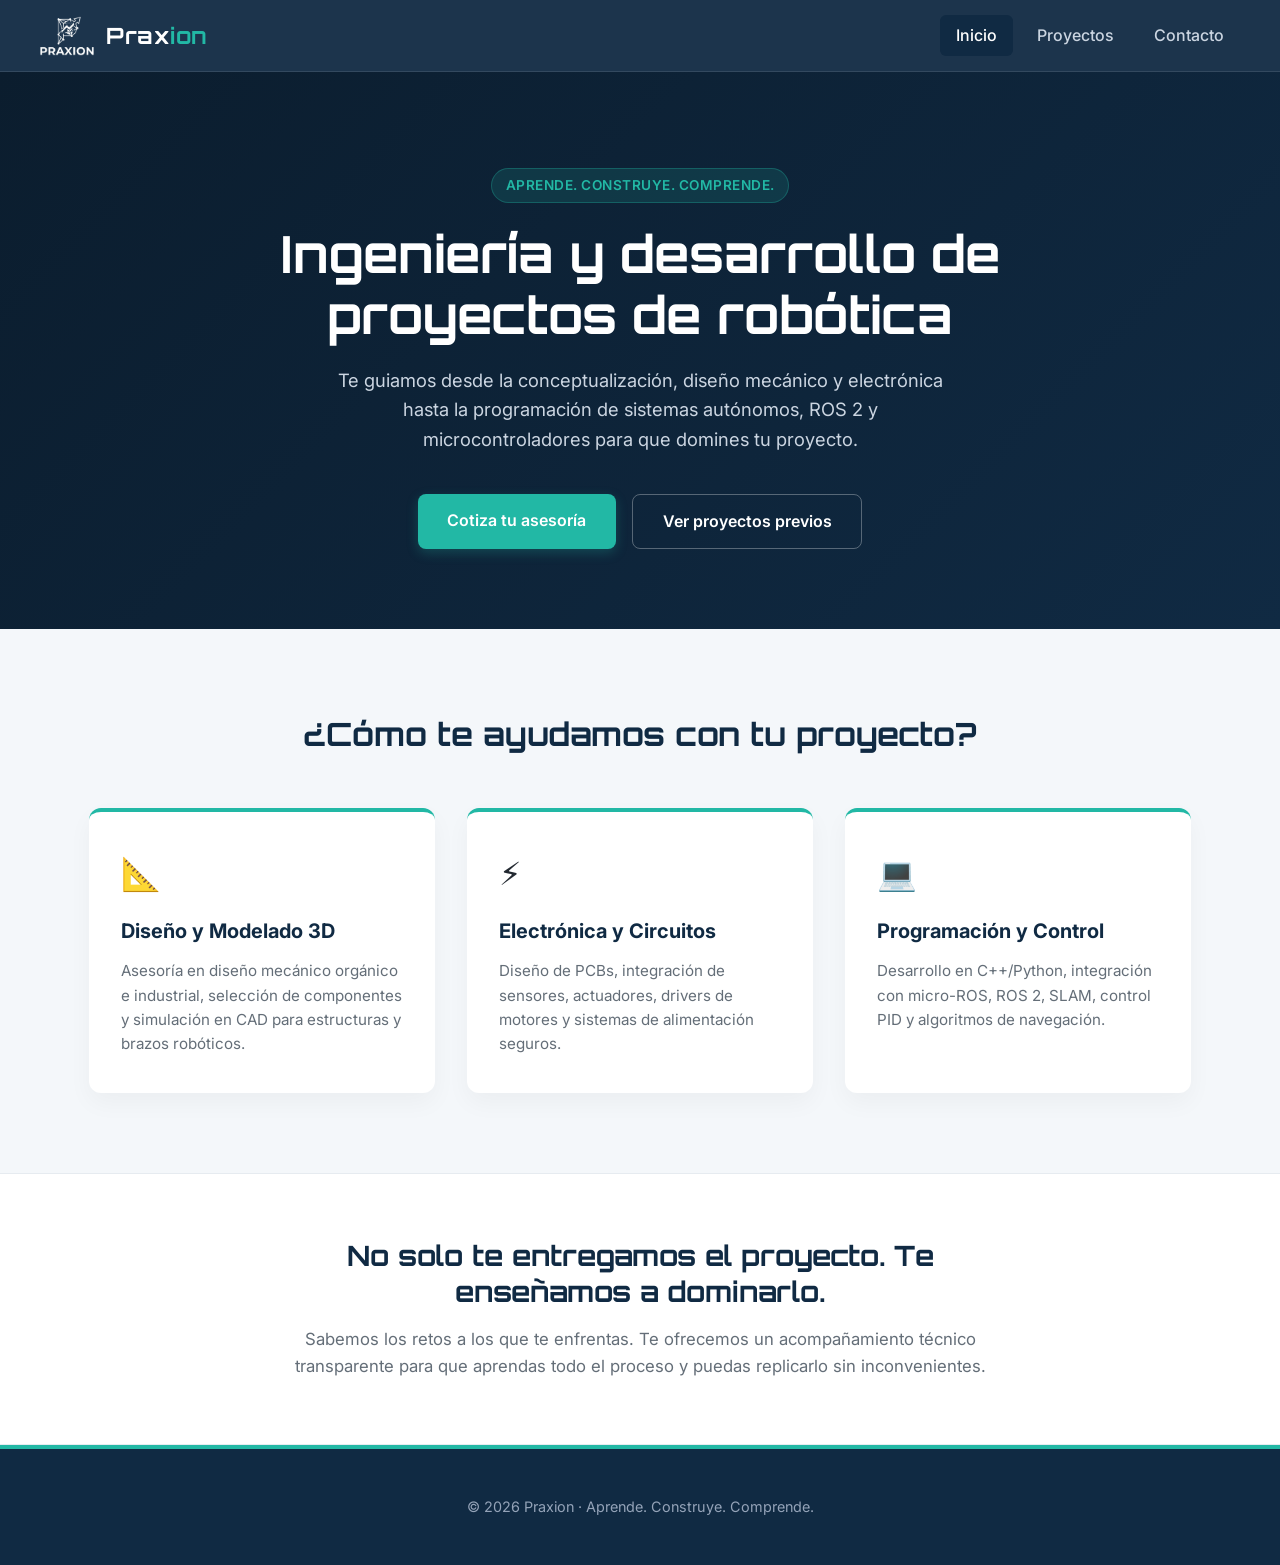
==== index.html @ bed0b4cd "update" ====
<!DOCTYPE html>
<html lang="es">
<head>
    <meta charset="UTF-8">
    <meta name="viewport" content="width=device-width, initial-scale=1.0">
    <link rel="icon" type="image/png" href="multimedia/praxion_icon.ico">
    <title>Praxion | Ingeniería, Robótica y Formación</title>
    <meta name="description" content="Aprende, construye y comprende. Asesoría experta en robótica, tesis y desarrollo de prototipos tecnológicos.">

    <!-- Open Graph -->
    <meta property="og:type" content="website">
    <meta property="og:url" content="https://raynelvas.github.io/rayrob/">
    <meta property="og:title" content="Praxion | Ingeniería y Robótica">
    <meta property="og:description" content="Impulsa tus proyectos y tesis con formación técnica especializada.">
    <meta property="og:image" content="multimedia/praxion_logo_light.png">

    <link rel="preconnect" href="https://fonts.googleapis.com">
    <link rel="preconnect" href="https://fonts.gstatic.com" crossorigin>
    <link href="https://fonts.googleapis.com/css2?family=Orbitron:wght@500;700&family=Inter:wght@300;400;500;600&display=swap" rel="stylesheet">
    <link rel="stylesheet" href="styles.css">
</head>
<body>

    <header class="site-header">
        <div class="brand">
            <img src="multimedia/praxion_logo_light.png" alt="Logo Praxion" class="brand-logo">
            <span class="brand-name">Prax<span class="highlight">ion</span></span>
        </div>

        <!-- Botón hamburguesa (solo visible en móvil) -->
        <button class="nav-toggle" aria-label="Abrir menú de navegación" aria-expanded="false" aria-controls="main-nav">
            <span class="hamburger"></span>
        </button>

        <nav class="main-nav" id="main-nav">
            <ul>
                <li><a href="index.html" class="active">Inicio</a></li>
                <li><a href="projects.html">Proyectos</a></li>
                <li><a href="contact.html">Contacto</a></li>
            </ul>
        </nav>
    </header>

    <main>
        <!-- Hero -->
        <section class="hero">
            <div class="hero-content">
                <span class="badge">Aprende. Construye. Comprende.</span>
                <h1>Ingeniería y desarrollo de proyectos de robótica</h1>
                <p>Te guiamos desde la conceptualización, diseño mecánico y electrónica hasta la programación de sistemas autónomos, ROS 2 y microcontroladores para que domines tu proyecto.</p>
                <div class="hero-actions">
                    <a href="contact.html" class="btn-primary">Cotiza tu asesoría</a>
                    <a href="projects.html" class="btn-secondary">Ver proyectos previos</a>
                </div>
            </div>
        </section>

        <!-- Servicios / ¿En qué te ayudamos? -->
        <section class="services">
            <h2>¿Cómo te ayudamos con tu proyecto?</h2>
            <div class="services-grid">
                <article class="service-card">
                    <div class="card-icon">📐</div>
                    <h3>Diseño y Modelado 3D</h3>
                    <p>Asesoría en diseño mecánico orgánico e industrial, selección de componentes y simulación en CAD para estructuras y brazos robóticos.</p>
                </article>
                <article class="service-card">
                    <div class="card-icon">⚡</div>
                    <h3>Electrónica y Circuitos</h3>
                    <p>Diseño de PCBs, integración de sensores, actuadores, drivers de motores y sistemas de alimentación seguros.</p>
                </article>
                <article class="service-card">
                    <div class="card-icon">💻</div>
                    <h3>Programación y Control</h3>
                    <p>Desarrollo en C++/Python, integración con micro-ROS, ROS 2, SLAM, control PID y algoritmos de navegación.</p>
                </article>
            </div>
        </section>

        <!-- Sección de Confianza / Enfoque Estudiantil -->
        <section class="student-focus">
            <div class="focus-container">
                <h2>No solo te entregamos el proyecto. Te enseñamos a dominarlo.</h2>
                <p>Sabemos los retos a los que te enfrentas. Te ofrecemos un acompañamiento técnico transparente para que aprendas todo el proceso y puedas replicarlo sin inconvenientes.</p>
            </div>
        </section>
    </main>

    <footer class="site-footer">
        <p>© 2026 Praxion · Aprende. Construye. Comprende.</p>
    </footer>

    <!-- Script para menú móvil -->
    <script src="menu.js"></script>

</body>
</html>
---- styles.css ----
/* ============================================
   VARIABLES
   ============================================ */
:root {
    --primary: #168AAD;
    --primary-dark: #102A43;
    --primary-light: #D9EAF0;
    --accent: #22B8A5;
    --accent-hover: #1ca08f;
    --text: rgb(35, 41, 49);
    --text-muted: rgb(100, 110, 120);
    --bg: #F4F7FA;
    --card-bg: #ffffff;

    --header-height: 72px;
    --container-padding: 2.5rem;
    --container-max: 1150px;
}

/* ============================================
   RESET / BASE
   ============================================ */
*,
*::before,
*::after {
    box-sizing: border-box;
}

html {
    scroll-behavior: smooth;
    -webkit-text-size-adjust: 100%;
}

body {
    margin: 0;
    min-height: 100vh;
    display: flex;
    flex-direction: column;
    font-family: 'Inter', system-ui, -apple-system, sans-serif;
    background: var(--bg);
    color: var(--text);
    line-height: 1.6;
    overflow-x: hidden;
}

img,
video {
    max-width: 100%;
    display: block;
}

/* ============================================
   HEADER + NAV
   ============================================ */
.site-header {
    position: sticky;
    top: 0;
    z-index: 100;
    display: flex;
    justify-content: space-between;
    align-items: center;
    padding: 0.9rem var(--container-padding);
    background: rgba(16, 42, 67, 0.95);
    backdrop-filter: blur(8px);
    -webkit-backdrop-filter: blur(8px);
    color: #fff;
    border-bottom: 1px solid rgba(255, 255, 255, 0.1);
    min-height: var(--header-height);
}

.brand {
    display: flex;
    align-items: center;
    gap: 0.75rem;
    min-width: 0;
}

.brand-logo {
    height: 40px;
    width: auto;
    flex-shrink: 0;
}

.brand-name {
    font-family: 'Orbitron', sans-serif;
    font-size: 1.4rem;
    font-weight: 700;
    letter-spacing: 0.5px;
    white-space: nowrap;
}

.brand-name .highlight {
    color: var(--accent);
}

/* Navegación */
.main-nav ul {
    display: flex;
    gap: 0.5rem;
    list-style: none;
    margin: 0;
    padding: 0;
}

.main-nav a {
    display: block;
    padding: 0.5rem 1rem;
    color: #cbd5e1;
    text-decoration: none;
    font-weight: 500;
    border-radius: 6px;
    transition: all 0.2s ease;
    white-space: nowrap;
}

.main-nav a:hover,
.main-nav a.active {
    color: #fff;
    background: var(--primary-dark);
}

/* Botón hamburguesa (oculto en desktop) */
.nav-toggle {
    display: none;
    background: transparent;
    border: 1px solid rgba(255, 255, 255, 0.2);
    border-radius: 8px;
    padding: 0.6rem;
    cursor: pointer;
    width: 44px;
    height: 44px;
    align-items: center;
    justify-content: center;
    transition: background 0.2s ease, border-color 0.2s ease;
    flex-shrink: 0;
}

.nav-toggle:hover {
    background: rgba(255, 255, 255, 0.08);
    border-color: rgba(255, 255, 255, 0.4);
}

.nav-toggle:focus-visible {
    outline: 2px solid var(--accent);
    outline-offset: 2px;
}

.hamburger,
.hamburger::before,
.hamburger::after {
    display: block;
    width: 22px;
    height: 2px;
    background: #fff;
    border-radius: 2px;
    transition: transform 0.3s ease, opacity 0.3s ease;
}

.hamburger {
    position: relative;
}

.hamburger::before,
.hamburger::after {
    content: '';
    position: absolute;
    left: 0;
}

.hamburger::before { top: -7px; }
.hamburger::after  { top: 7px; }

/* Animación hamburguesa → X */
.nav-toggle.is-active .hamburger {
    background: transparent;
}
.nav-toggle.is-active .hamburger::before {
    top: 0;
    transform: rotate(45deg);
}
.nav-toggle.is-active .hamburger::after {
    top: 0;
    transform: rotate(-45deg);
}

/* ============================================
   HERO
   ============================================ */
.hero {
    text-align: center;
    padding: 6rem 1.5rem 5rem;
    background: linear-gradient(135deg, #0b1d2e 0%, var(--primary-dark) 100%);
    color: #fff;
}

.hero-content {
    max-width: 750px;
    margin: 0 auto;
}

.badge {
    display: inline-block;
    padding: 0.35rem 0.85rem;
    background: rgba(34, 184, 165, 0.15);
    color: var(--accent);
    border: 1px solid rgba(34, 184, 165, 0.3);
    border-radius: 50px;
    font-size: 0.85rem;
    font-weight: 600;
    margin-bottom: 1.25rem;
    text-transform: uppercase;
    letter-spacing: 0.5px;
}

.hero h1 {
    font-family: 'Orbitron', sans-serif;
    font-size: clamp(1.75rem, 4vw, 3.2rem);
    margin: 0 0 1.25rem;
    line-height: 1.2;
    word-wrap: break-word;
    overflow-wrap: break-word;
}

.hero p {
    font-size: clamp(1rem, 1.5vw, 1.15rem);
    color: #cbd5e1;
    max-width: 620px;
    margin: 0 auto 2.5rem;
}

.hero-actions {
    display: flex;
    gap: 1rem;
    justify-content: center;
    flex-wrap: wrap;
}

/* ============================================
   BOTONES
   ============================================ */
.btn-primary,
.btn-secondary {
    display: inline-block;
    padding: 0.85rem 1.85rem;
    text-decoration: none;
    border-radius: 8px;
    font-weight: 600;
    transition: all 0.2s ease;
    text-align: center;
    max-width: 100%;
}

.btn-primary {
    background: var(--accent);
    color: #fff;
    box-shadow: 0 4px 12px rgba(34, 184, 165, 0.25);
}

.btn-primary:hover {
    transform: translateY(-2px);
    background: var(--accent-hover);
}

.btn-secondary {
    background: transparent;
    color: #fff;
    border: 1px solid rgba(255, 255, 255, 0.3);
}

.btn-secondary:hover {
    background: rgba(255, 255, 255, 0.08);
    border-color: #fff;
}

/* ============================================
   SERVICIOS
   ============================================ */
.services {
    padding: 5rem 1.5rem;
    max-width: var(--container-max);
    margin: 0 auto;
    width: 100%;
}

.services h2 {
    text-align: center;
    font-family: 'Orbitron', sans-serif;
    font-size: clamp(1.5rem, 3vw, 2rem);
    margin: 0 auto 3rem;
    color: var(--primary-dark);
    max-width: 700px;
}

.services-grid {
    display: grid;
    grid-template-columns: repeat(auto-fit, minmax(280px, 1fr));
    gap: 2rem;
}

.service-card {
    padding: 2.25rem 2rem;
    background: var(--card-bg);
    border-top: 4px solid var(--accent);
    border-radius: 12px;
    box-shadow: 0 10px 25px rgba(0, 0, 0, 0.04);
    transition: transform 0.2s ease, box-shadow 0.2s ease;
}

.service-card:hover {
    transform: translateY(-4px);
    box-shadow: 0 14px 30px rgba(0, 0, 0, 0.08);
}

.card-icon {
    font-size: 2rem;
    margin-bottom: 1rem;
}

.service-card h3 {
    margin-top: 0;
    margin-bottom: 0.75rem;
    color: var(--primary-dark);
    font-size: 1.25rem;
}

.service-card p {
    color: var(--text-muted);
    margin: 0;
    font-size: 0.95rem;
}

/* ============================================
   ENFOQUE ESTUDIANTIL
   ============================================ */
.student-focus {
    background: #fff;
    padding: 4rem 1.5rem;
    border-top: 1px solid rgb(230, 235, 240);
    border-bottom: 1px solid rgb(230, 235, 240);
    text-align: center;
}

.focus-container {
    max-width: 750px;
    margin: 0 auto;
}

.student-focus h2 {
    font-family: 'Orbitron', sans-serif;
    font-size: clamp(1.35rem, 2.5vw, 1.75rem);
    color: var(--primary-dark);
    margin: 0 0 1rem;
    line-height: 1.3;
}

.student-focus p {
    color: var(--text-muted);
    font-size: 1.05rem;
    margin: 0;
}

/* ============================================
   FOOTER
   ============================================ */
.site-footer {
    margin-top: auto;
    padding: 2rem 1.5rem;
    text-align: center;
    background: var(--primary-dark);
    color: #94a3b8;
    font-size: 0.9rem;
    border-top: 4px solid var(--accent);
}

/* ============================================
   CONTACT PAGE
   ============================================ */
.contact-section {
    padding: 5rem 1.5rem;
    max-width: 1100px;
    margin: 0 auto;
    width: 100%;
}

.contact-container {
    display: grid;
    grid-template-columns: repeat(auto-fit, minmax(280px, 1fr));
    gap: 3rem;
    background: #fff;
    padding: 3rem;
    border-radius: 16px;
    box-shadow: 0 10px 30px rgba(0, 0, 0, 0.05);
    border: 1px solid rgb(230, 235, 240);
}

.contact-info h2 {
    font-family: 'Orbitron', sans-serif;
    color: var(--primary-dark);
    font-size: 1.8rem;
    margin-top: 0;
    margin-bottom: 1rem;
}

.contact-info > p {
    color: var(--text-muted);
    margin-bottom: 2rem;
}

.info-item {
    display: flex;
    gap: 1rem;
    margin-bottom: 1.5rem;
    align-items: flex-start;
}

.info-icon {
    font-size: 1.5rem;
    flex-shrink: 0;
}

.info-item strong {
    display: block;
    color: var(--text);
    font-size: 0.95rem;
}

.info-item p {
    margin: 0;
    color: var(--text-muted);
    font-size: 1rem;
    word-break: break-word;
}

/* Formulario */
.contact-form-wrapper {
    background: var(--bg);
    padding: 2rem;
    border-radius: 12px;
    border: 1px solid rgb(225, 230, 235);
}

.contact-form h3 {
    font-family: 'Orbitron', sans-serif;
    color: var(--primary-dark);
    margin-top: 0;
    margin-bottom: 1.5rem;
    font-size: 1.3rem;
}

.form-group {
    margin-bottom: 1.25rem;
}

.form-group label {
    display: block;
    font-size: 0.9rem;
    font-weight: 600;
    margin-bottom: 0.5rem;
    color: var(--text);
}

.form-group input,
.form-group textarea {
    width: 100%;
    padding: 0.75rem 1rem;
    border: 1px solid rgb(205, 215, 225);
    border-radius: 8px;
    font-family: 'Inter', system-ui, sans-serif;
    font-size: 1rem;
    background: #fff;
    color: var(--text);
    transition: border-color 0.2s, box-shadow 0.2s;
}

.form-group input:focus,
.form-group textarea:focus {
    outline: none;
    border-color: var(--accent);
    box-shadow: 0 0 0 3px rgba(34, 184, 165, 0.15);
}

.btn-full {
    width: 100%;
    text-align: center;
    border: none;
    cursor: pointer;
    font-size: 1rem;
}

/* ============================================
   PROJECTS PAGE
   ============================================ */
.projects-hero {
    text-align: center;
    padding: 4rem 1.5rem 2rem;
    background: linear-gradient(135deg, #0b1d2e 0%, var(--primary-dark) 100%);
    color: #fff;
}

.projects-hero h1 {
    font-family: 'Orbitron', sans-serif;
    font-size: clamp(1.6rem, 3.5vw, 2.8rem);
    margin: 0 0 1rem;
}

.projects-hero p {
    color: #cbd5e1;
    font-size: clamp(1rem, 1.5vw, 1.1rem);
    max-width: 650px;
    margin: 0 auto;
}

.projects-section {
    padding: 4rem 1.5rem;
    max-width: var(--container-max);
    margin: 0 auto;
    width: 100%;
}

.projects-container {
    display: flex;
    flex-direction: column;
    gap: 3rem;
}

.project-card {
    background: #fff;
    border-radius: 16px;
    overflow: hidden;
    box-shadow: 0 10px 30px rgba(0, 0, 0, 0.05);
    border: 1px solid rgb(230, 235, 240);
    display: grid;
    grid-template-columns: 1fr 1.2fr;
    transition: transform 0.2s ease, box-shadow 0.2s ease;
}

.project-card:hover {
    transform: translateY(-3px);
    box-shadow: 0 14px 35px rgba(0, 0, 0, 0.08);
}

.project-media {
    background: var(--primary-dark);
    display: flex;
    align-items: center;
    justify-content: center;
    overflow: hidden;
    min-height: 280px;
}

.project-media img,
.project-media video {
    width: 100%;
    height: 100%;
    object-fit: cover;
    transition: transform 0.3s ease;
}

.project-card:hover .project-media img {
    transform: scale(1.03);
}

.project-content {
    padding: 2.5rem;
    display: flex;
    flex-direction: column;
    justify-content: center;
}

.project-tag {
    display: inline-block;
    padding: 0.3rem 0.75rem;
    background: rgba(34, 184, 165, 0.12);
    color: var(--accent);
    border-radius: 50px;
    font-size: 0.8rem;
    font-weight: 600;
    text-transform: uppercase;
    letter-spacing: 0.5px;
    margin-bottom: 1rem;
    align-self: flex-start;
}

.project-content h2 {
    font-family: 'Orbitron', sans-serif;
    color: var(--primary-dark);
    font-size: clamp(1.2rem, 2vw, 1.4rem);
    margin-top: 0;
    margin-bottom: 1rem;
    line-height: 1.3;
}

.project-content p {
    color: var(--text-muted);
    font-size: 0.95rem;
    margin-bottom: 1.5rem;
}

.project-techs {
    display: flex;
    flex-wrap: wrap;
    gap: 0.5rem;
}

.project-techs span {
    background: var(--bg);
    color: var(--text);
    padding: 0.35rem 0.75rem;
    border-radius: 6px;
    font-size: 0.8rem;
    font-weight: 500;
    border: 1px solid rgb(220, 228, 236);
}

/* ============================================
   PROJECT DETAIL PAGE
   ============================================ */
.project-detail-section {
    padding: 3rem 1.5rem 5rem;
    max-width: var(--container-max);
    margin: 0 auto;
    width: 100%;
}

.back-navigation {
    margin-bottom: 2rem;
}

.btn-back {
    display: inline-flex;
    align-items: center;
    color: var(--primary-dark);
    text-decoration: none;
    font-weight: 600;
    font-size: 0.95rem;
    padding: 0.5rem 1rem;
    background: #fff;
    border: 1px solid rgb(215, 225, 235);
    border-radius: 8px;
    box-shadow: 0 2px 5px rgba(0, 0, 0, 0.02);
    transition: all 0.2s ease;
}

.btn-back:hover {
    background: var(--bg);
    border-color: var(--accent);
    transform: translateX(-3px);
}

.project-header-info {
    margin-bottom: 2.5rem;
}

.project-header-info h1 {
    font-family: 'Orbitron', sans-serif;
    color: var(--primary-dark);
    font-size: clamp(1.5rem, 3vw, 2.5rem);
    margin: 0.75rem 0 1rem;
    line-height: 1.2;
}

.project-lead {
    color: var(--text-muted);
    font-size: clamp(1rem, 1.5vw, 1.15rem);
    margin: 0;
}

.media-gallery {
    display: grid;
    grid-template-columns: repeat(auto-fit, minmax(300px, 1fr));
    gap: 2rem;
    margin-bottom: 3rem;
}

.media-card {
    background: #fff;
    border-radius: 12px;
    overflow: hidden;
    border: 1px solid rgb(230, 235, 240);
    box-shadow: 0 6px 20px rgba(0, 0, 0, 0.04);
}

.media-card img,
.media-card video {
    width: 100%;
    height: 400px;
    object-fit: cover;
    display: block;
    background: var(--primary-dark);
}

.media-caption {
    padding: 1rem;
    margin: 0;
    font-size: 0.9rem;
    color: var(--text-muted);
    text-align: center;
    border-top: 1px solid rgb(240, 243, 246);
    background: #fafbfc;
}

.project-specs {
    background: #fff;
    padding: 2.5rem;
    border-radius: 12px;
    border: 1px solid rgb(230, 235, 240);
    box-shadow: 0 6px 20px rgba(0, 0, 0, 0.04);
}

.project-specs h3 {
    font-family: 'Orbitron', sans-serif;
    color: var(--primary-dark);
    margin-top: 0;
    margin-bottom: 1.25rem;
    font-size: 1.3rem;
}

.project-specs ul {
    margin: 0;
    padding-left: 1.25rem;
    color: var(--text-muted);
}

.project-specs li {
    margin-bottom: 0.75rem;
    line-height: 1.6;
}

.project-specs strong {
    color: var(--text);
}

/* ============================================
   RESPONSIVE — TABLET (≤ 992px)
   ============================================ */
@media (max-width: 992px) {
    :root {
        --container-padding: 1.75rem;
    }

    .services,
    .contact-section,
    .projects-section,
    .project-detail-section {
        padding-left: 1.75rem;
        padding-right: 1.75rem;
    }

    .hero {
        padding: 5rem 1.5rem 4rem;
    }

    .contact-container {
        padding: 2.25rem;
        gap: 2rem;
    }

    .project-content {
        padding: 2rem;
    }
}

/* ============================================
   RESPONSIVE — MÓVIL (≤ 768px)
   ============================================ */
@media (max-width: 768px) {
    :root {
        --container-padding: 1.25rem;
        --header-height: 64px;
    }

    /* HEADER: menú hamburguesa */
    .site-header {
        padding: 0.75rem var(--container-padding);
        flex-wrap: wrap;
    }

    .brand-logo {
        height: 34px;
    }

    .brand-name {
        font-size: 1.2rem;
    }

    .nav-toggle {
        display: flex;
    }

    /* Panel de navegación desplegable */
    .main-nav {
        position: absolute;
        top: 100%;
        left: 0;
        right: 0;
        background: rgba(16, 42, 67, 0.98);
        backdrop-filter: blur(10px);
        -webkit-backdrop-filter: blur(10px);
        border-top: 1px solid rgba(255, 255, 255, 0.08);
        border-bottom: 1px solid rgba(255, 255, 255, 0.08);
        max-height: 0;
        overflow: hidden;
        transition: max-height 0.35s ease;
    }

    .main-nav.is-open {
        max-height: 320px;
    }

    .main-nav ul {
        flex-direction: column;
        gap: 0;
        padding: 0.75rem var(--container-padding) 1.25rem;
    }

    .main-nav a {
        padding: 0.9rem 1rem;
        font-size: 1rem;
        border-radius: 8px;
        color: #e2e8f0;
    }

    .main-nav a:hover,
    .main-nav a.active {
        background: rgba(34, 184, 165, 0.15);
        color: #fff;
    }

    /* HERO */
    .hero {
        padding: 3.5rem 1.25rem 3rem;
    }

    .hero h1 {
        font-size: clamp(1.5rem, 6vw, 2.2rem);
        margin-bottom: 1rem;
    }

    .hero p {
        font-size: 1rem;
        margin-bottom: 2rem;
    }

    .badge {
        font-size: 0.75rem;
        padding: 0.3rem 0.75rem;
    }

    .hero-actions {
        flex-direction: column;
        gap: 0.75rem;
    }

    .hero-actions .btn-primary,
    .hero-actions .btn-secondary {
        width: 100%;
        padding: 0.9rem 1.5rem;
    }

    /* SERVICIOS */
    .services {
        padding: 3.5rem 1.25rem;
    }

    .services h2 {
        margin-bottom: 2rem;
    }

    .services-grid {
        grid-template-columns: 1fr;
        gap: 1.25rem;
    }

    .service-card {
        padding: 1.75rem 1.5rem;
    }

    /* STUDENT FOCUS */
    .student-focus {
        padding: 3rem 1.25rem;
    }

    .student-focus p {
        font-size: 1rem;
    }

    /* CONTACT */
    .contact-section {
        padding: 3rem 1.25rem;
    }

    .contact-container {
        grid-template-columns: 1fr;
        padding: 1.75rem;
        gap: 2rem;
    }

    .contact-form-wrapper {
        padding: 1.5rem;
    }

    /* PROJECTS */
    .projects-hero {
        padding: 3rem 1.25rem 1.5rem;
    }

    .projects-section {
        padding: 3rem 1.25rem;
    }

    .project-card {
        grid-template-columns: 1fr;
    }

    .project-media {
        min-height: 220px;
    }

    .project-content {
        padding: 1.5rem;
    }

    /* PROJECT DETAIL */
    .project-detail-section {
        padding: 2rem 1.25rem 3.5rem;
    }

    .media-gallery {
        grid-template-columns: 1fr;
        gap: 1.25rem;
    }

    .media-card img,
    .media-card video {
        height: 260px;
    }

    .project-specs {
        padding: 1.75rem;
    }
}

/* ============================================
   RESPONSIVE — MÓVIL PEQUEÑO (≤ 480px)
   ============================================ */
@media (max-width: 480px) {
    .brand-name {
        font-size: 1.05rem;
    }

    .brand-logo {
        height: 30px;
    }

    .hero {
        padding: 3rem 1rem 2.5rem;
    }

    .services,
    .student-focus,
    .contact-section,
    .projects-section,
    .project-detail-section {
        padding-left: 1rem;
        padding-right: 1rem;
    }

    .contact-container {
        padding: 1.25rem;
    }

    .contact-form-wrapper {
        padding: 1.25rem;
    }

    .project-content {
        padding: 1.25rem;
    }

    .project-specs {
        padding: 1.25rem;
    }

    .card-icon {
        font-size: 1.75rem;
    }

    .service-card {
        padding: 1.5rem 1.25rem;
    }

    .media-card img,
    .media-card video {
        height: 220px;
    }

    .site-footer {
        font-size: 0.85rem;
        padding: 1.75rem 1rem;
    }
}

/* ============================================
   ACCESIBILIDAD — Reduced motion
   ============================================ */
@media (prefers-reduced-motion: reduce) {
    *,
    *::before,
    *::after {
        animation-duration: 0.01ms !important;
        animation-iteration-count: 1 !important;
        transition-duration: 0.01ms !important;
        scroll-behavior: auto !important;
    }
}
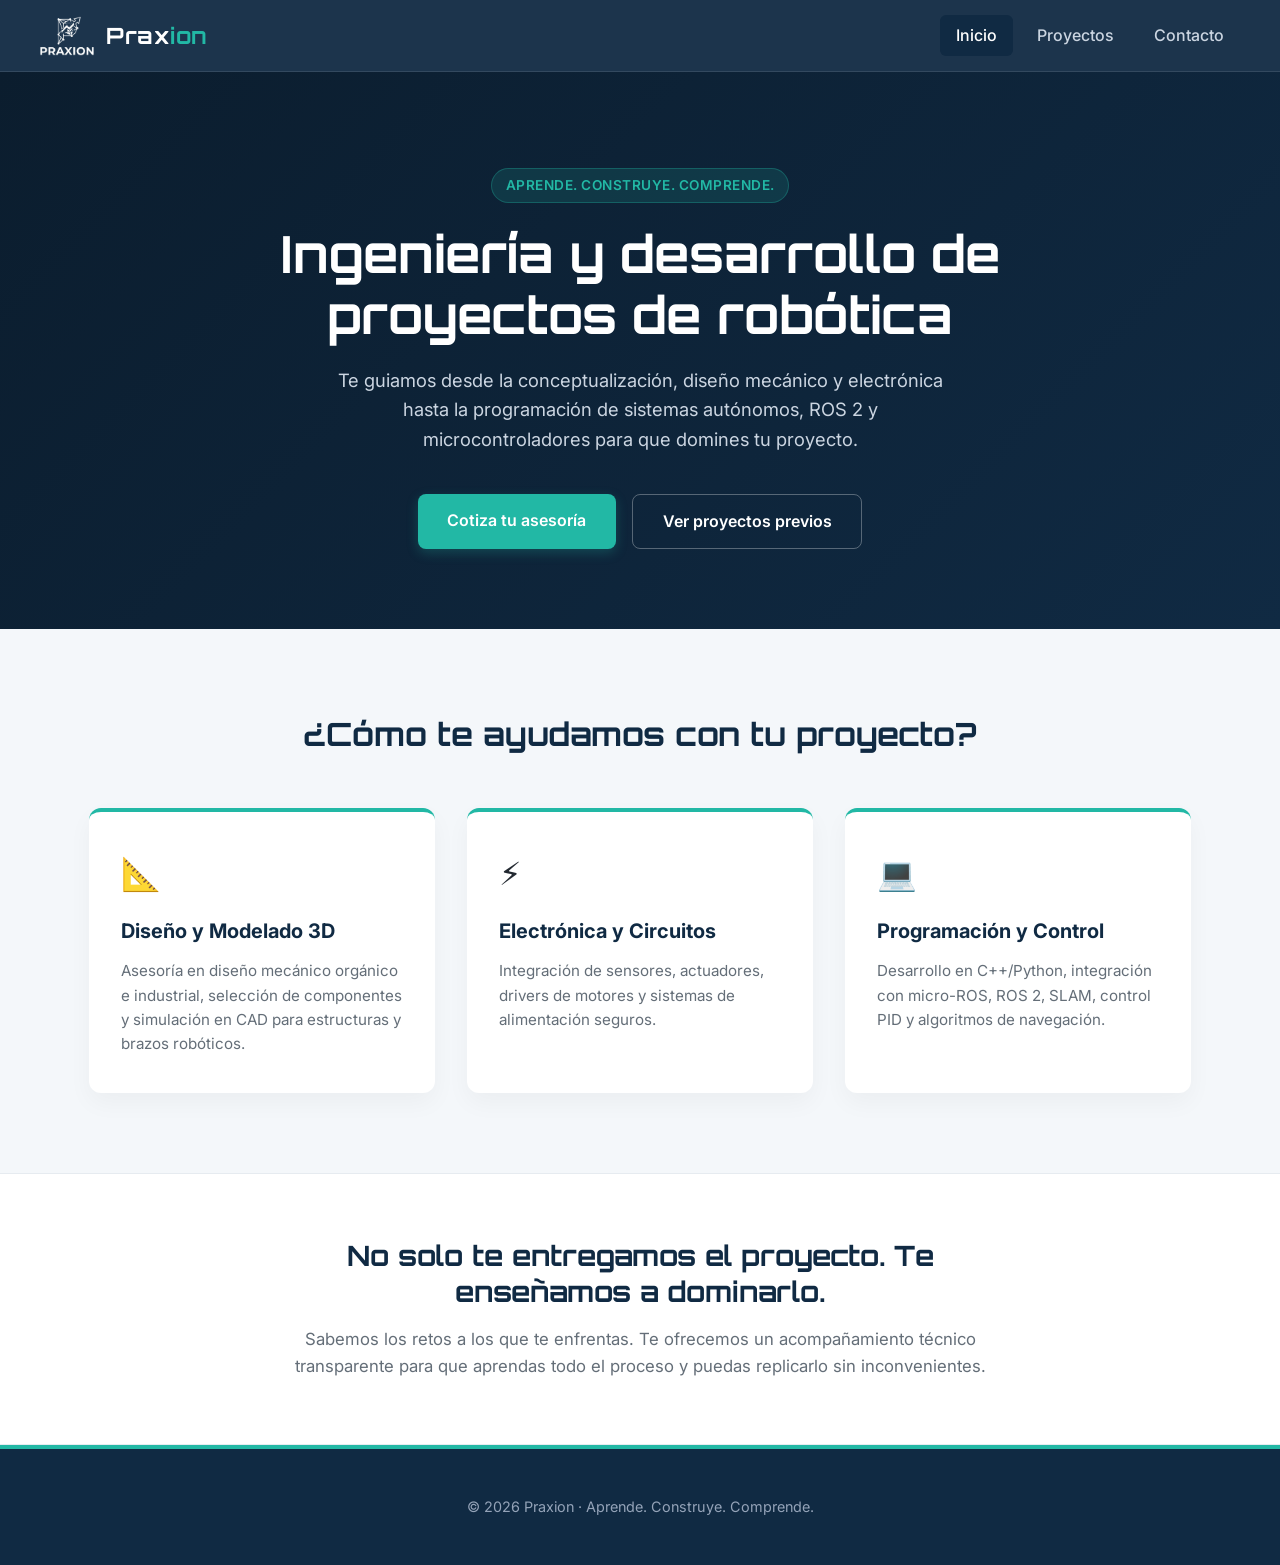
==== commit c50dbf05: "update contact" ====
--- a/index.html
+++ b/index.html
@@ -67,7 +67,7 @@
                 <article class="service-card">
                     <div class="card-icon">⚡</div>
                     <h3>Electrónica y Circuitos</h3>
-                    <p>Diseño de PCBs, integración de sensores, actuadores, drivers de motores y sistemas de alimentación seguros.</p>
+                    <p>Integración de sensores, actuadores, drivers de motores y sistemas de alimentación seguros.</p>
                 </article>
                 <article class="service-card">
                     <div class="card-icon">💻</div>
